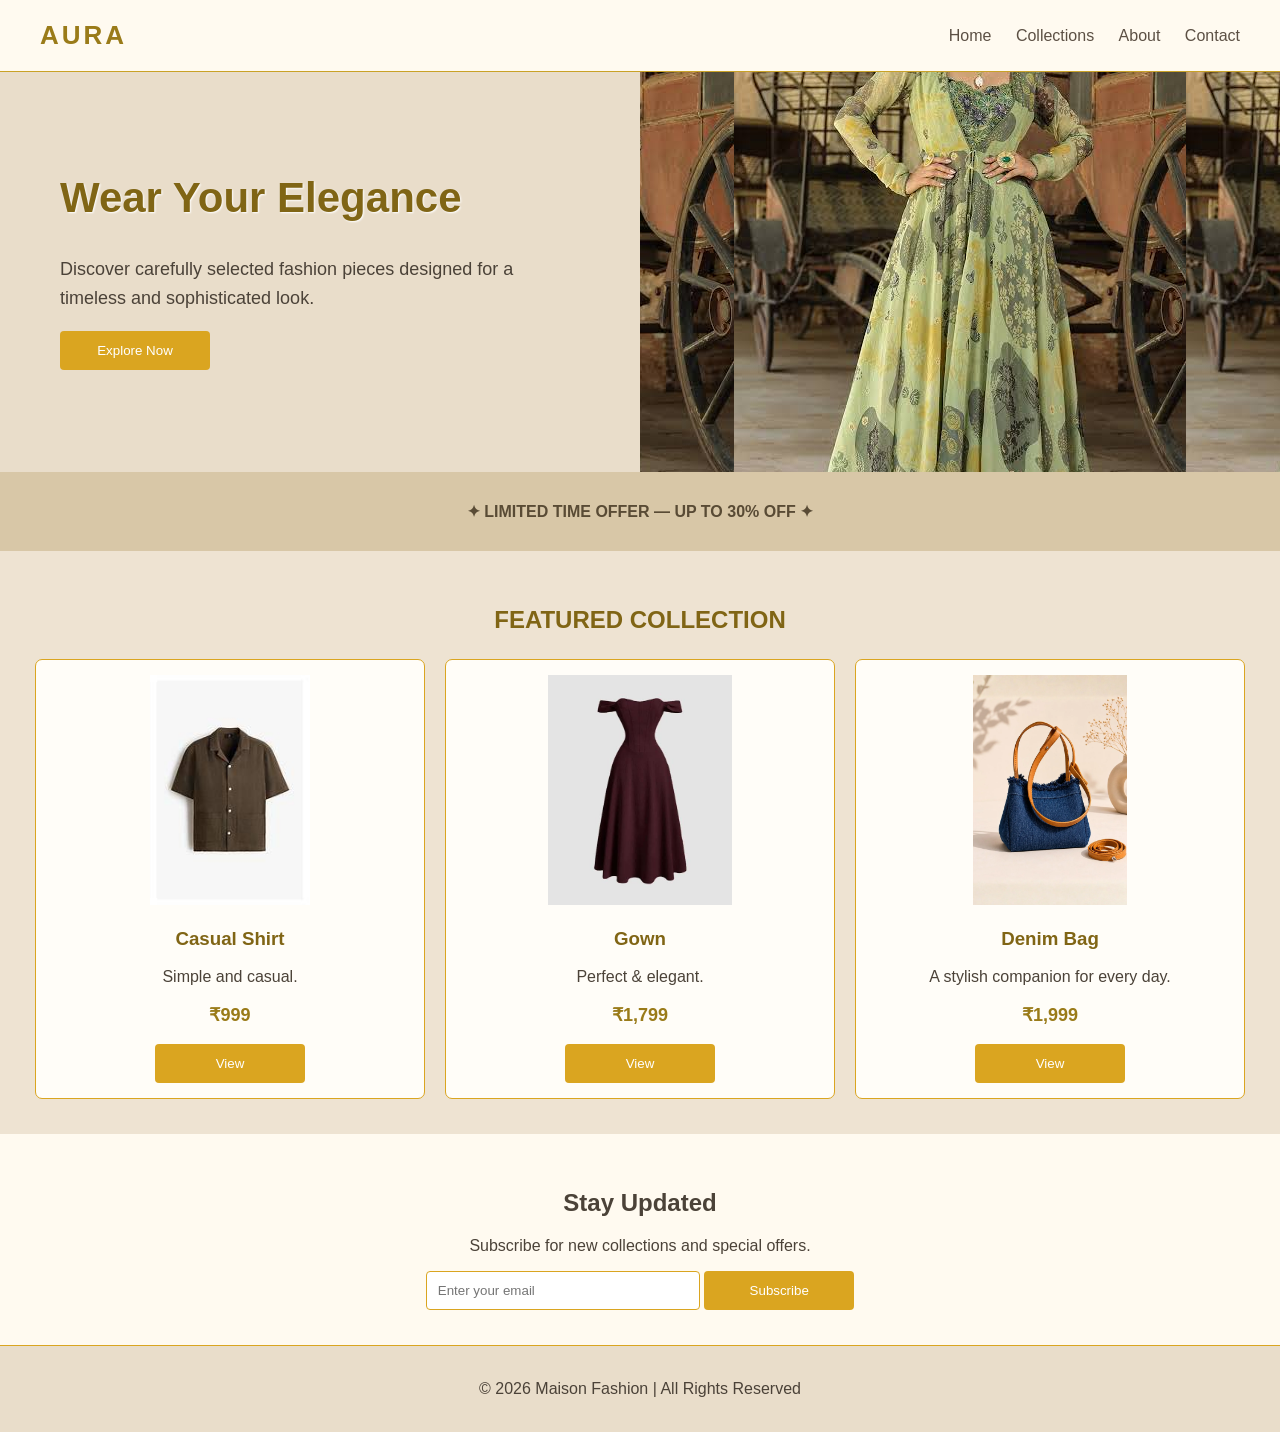
==== Fashion Store/index.html @ d7592e91 "Add web programming lab programs" ====
<!DOCTYPE html>
<html lang="en">

<head>
    <meta charset="UTF-8">
    <meta name="viewport" content="width=device-width, initial-scale=1.0">
    <title>AURA</title>

    <style>

        body {
            margin: 0;
            font-family: Arial, sans-serif;
            background-color: #f6f0e5;
            color: #4b4238;
            box-sizing: border-box;
        }

        /* Navigation */
        .topbar {
            display: flex;
            justify-content: space-between;
            align-items: center;
            padding: 20px 40px;
            background-color: #fffaf0;
            border-bottom: 1px solid #c9a227;
        }

        .name {
            font-size: 26px;
            font-weight: bold;
            color: #9a7b19;
            letter-spacing: 3px;
        }

        .links a {
            text-decoration: none;
            color: #5c5044;
            margin-left: 20px;
        }

        .links a:hover {
            color: #b08d20;
        }


        /* Introduction */
        .intro {
            display: grid;
            grid-template-columns: 1fr 1fr;
            min-height: 400px;
        }

        .intro-text {
            padding: 60px;
            display: flex;
            flex-direction: column;
            justify-content: center;
            background-color: #e9ddca;
        }

        .intro-text h1 {
            font-size: 42px;
            color: #806515;
            margin: 0 0 15px;
            text-shadow: 1px 1px 2px white;
        }

        .intro-text p {
            font-size: 18px;
            line-height: 1.6;
        }

        .intro-image {
            background-image: url("images/Ethnic wear.jpg");
            background-size: fit;
            background-position: center;
        }


        /* Button */
        .button {
            width: 150px;
            padding: 12px;
            background-color: goldenrod;
            color: white;
            border: none;
            border-radius: 4px;
            cursor: pointer;
        }

        .button:hover {
            background-color: rgb(121, 94, 26);
        }


        /* Limited Offer */
        .limited {
            text-align: center;
            padding: 30px;
            background-color: #d8c7a7;
            color: #594b35;
            font-weight: bold;
            animation: highlight 2s infinite alternate;
        }

        @keyframes highlight {

            from {
                opacity: 1;
            }

            to {
                opacity: 0.6;
            }
        }


        /* Featured Collection */
        .featured {
            padding: 35px;
            background-color: #eee3d2;
        }

        .featured h2 {
            text-align: center;
            color: #806515;
            margin-bottom: 25px;
        }

        .fashion-grid {
            display: grid;
            grid-template-columns: repeat(3, 1fr);
            gap: 20px;
        }

        .fashion-card {
            background-color: #fffdf8;
            border: 1px solid goldenrod;
            padding: 15px;
            text-align: center;
            border-radius: 7px;
        }

        .fashion-card img {
            width: 100%;
            height: 230px;
            object-fit: contain;
            border-radius: 5px;
        }

        .fashion-card h3 {
            color: #806515;
        }

        .price {
            color: #9a7b19;
            font-weight: bold;
            font-size: 18px;
        }


        /* Newsletter */
        .newsletter {
            text-align: center;
            padding: 35px;
            background-color: #fffaf0;
        }

        .newsletter input {
            padding: 11px;
            width: 250px;
            border: 1px solid goldenrod;
            border-radius: 4px;
        }


        /* Footer */
        footer {
            text-align: center;
            padding: 18px;
            background-color: #e9ddca;
            border-top: 1px solid goldenrod;
        }


        /* Responsive Design */
        @media (max-width: 700px) {

            .topbar {
                flex-direction: column;
                gap: 15px;
                padding: 15px;
            }

            .links a {
                margin: 5px;
            }

            .intro {
                grid-template-columns: 1fr;
            }

            .intro-image {
                height: 300px;
            }

            .intro-text {
                padding: 35px;
            }

            .fashion-grid {
                grid-template-columns: 1fr;
            }

            .newsletter input {
                width: 100%;
                margin-bottom: 10px;
            }

        }

    </style>
</head>


<body>

    <!-- Navigation -->
    <div class="topbar">

        <div class="name">
            AURA
        </div>

        <div class="links">
            <a href="#">Home</a>
            <a href="#">Collections</a>
            <a href="#">About</a>
            <a href="#">Contact</a>
        </div>

    </div>


    <!-- Introduction -->
    <section class="intro">

        <div class="intro-text">

            <h1>Wear Your Elegance</h1>

            <p>
                Discover carefully selected fashion pieces
                designed for a timeless and sophisticated look.
            </p>

            <button class="button">
                Explore Now
            </button>

        </div>

        <div class="intro-image"></div>

    </section>


    <!-- Limited Offer -->
    <div class="limited">
        ✦ LIMITED TIME OFFER — UP TO 30% OFF ✦
    </div>


    <!-- Featured Collection -->
    <section class="featured">

        <h2>FEATURED COLLECTION</h2>

        <div class="fashion-grid">

            <div class="fashion-card">

                <img
                    src="images/casualShirt.jpg"
                    alt="Classic Dress">

                <h3> Casual Shirt</h3>

                <p>Simple and casual.</p>

                <p class="price">₹999</p>

                <button class="button">
                    View
                </button>

            </div>


            <div class="fashion-card">

                <img
                    src="images/Twirl.jpg"
                    alt="Modern Outfit">

                <h3>Gown</h3>

                <p>Perfect & elegant.</p>

                <p class="price">₹1,799</p>

                <button class="button">
                    View
                </button>

            </div>


            <div class="fashion-card">

                <img
                    src="images/Denim bag.webp"
                    alt="Fashion Accessories">

                <h3>Denim Bag</h3>

                <p>A stylish companion for every day.</p>

                <p class="price">₹1,999</p>

                <button class="button">
                    View
                </button>

            </div>

        </div>

    </section>


    <!-- Newsletter -->
    <section class="newsletter">

        <h2>Stay Updated</h2>

        <p>
            Subscribe for new collections and special offers.
        </p>

        <input
            type="email"
            placeholder="Enter your email">

        <button class="button">
            Subscribe
        </button>

    </section>


    <!-- Footer -->
    <footer>

        <p>© 2026 Maison Fashion | All Rights Reserved</p>

    </footer>

</body>

</html>
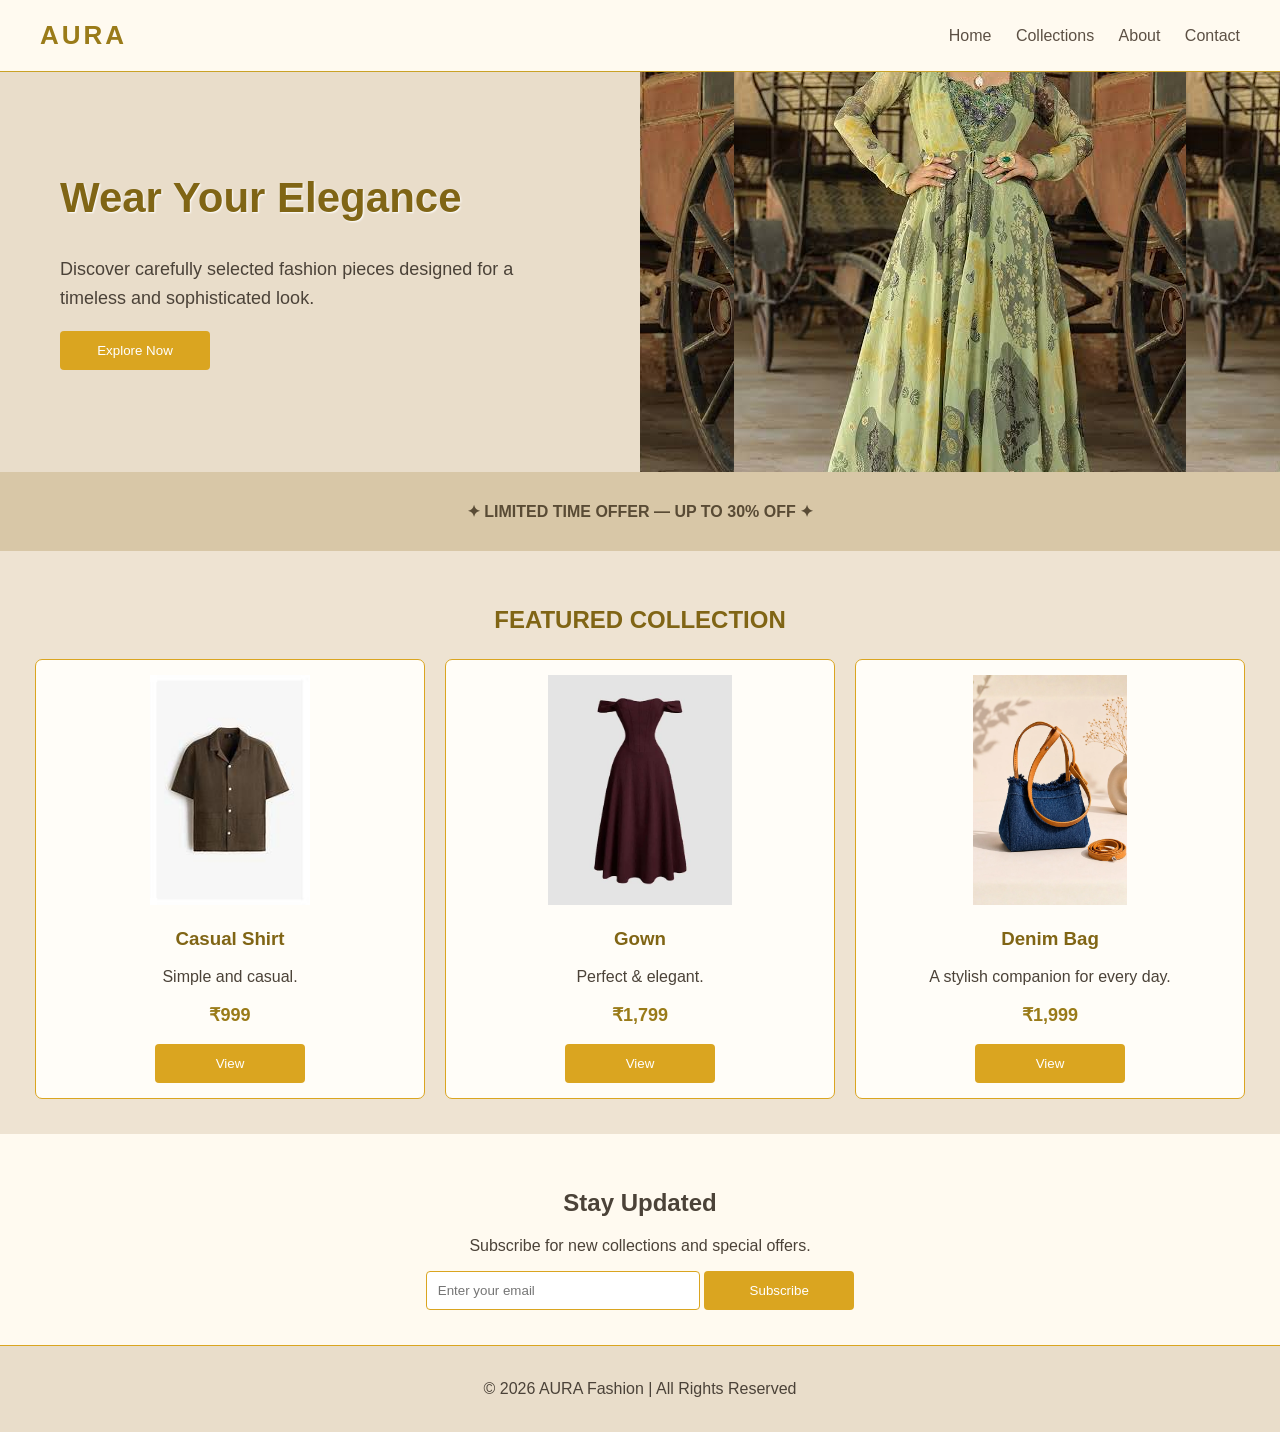
==== commit a6183af5: "Update programs" ====
--- a/Fashion Store/index.html
+++ b/Fashion Store/index.html
@@ -363,7 +363,7 @@
     <!-- Footer -->
     <footer>
 
-        <p>© 2026 Maison Fashion | All Rights Reserved</p>
+        <p>© 2026 AURA Fashion | All Rights Reserved</p>
 
     </footer>
 
